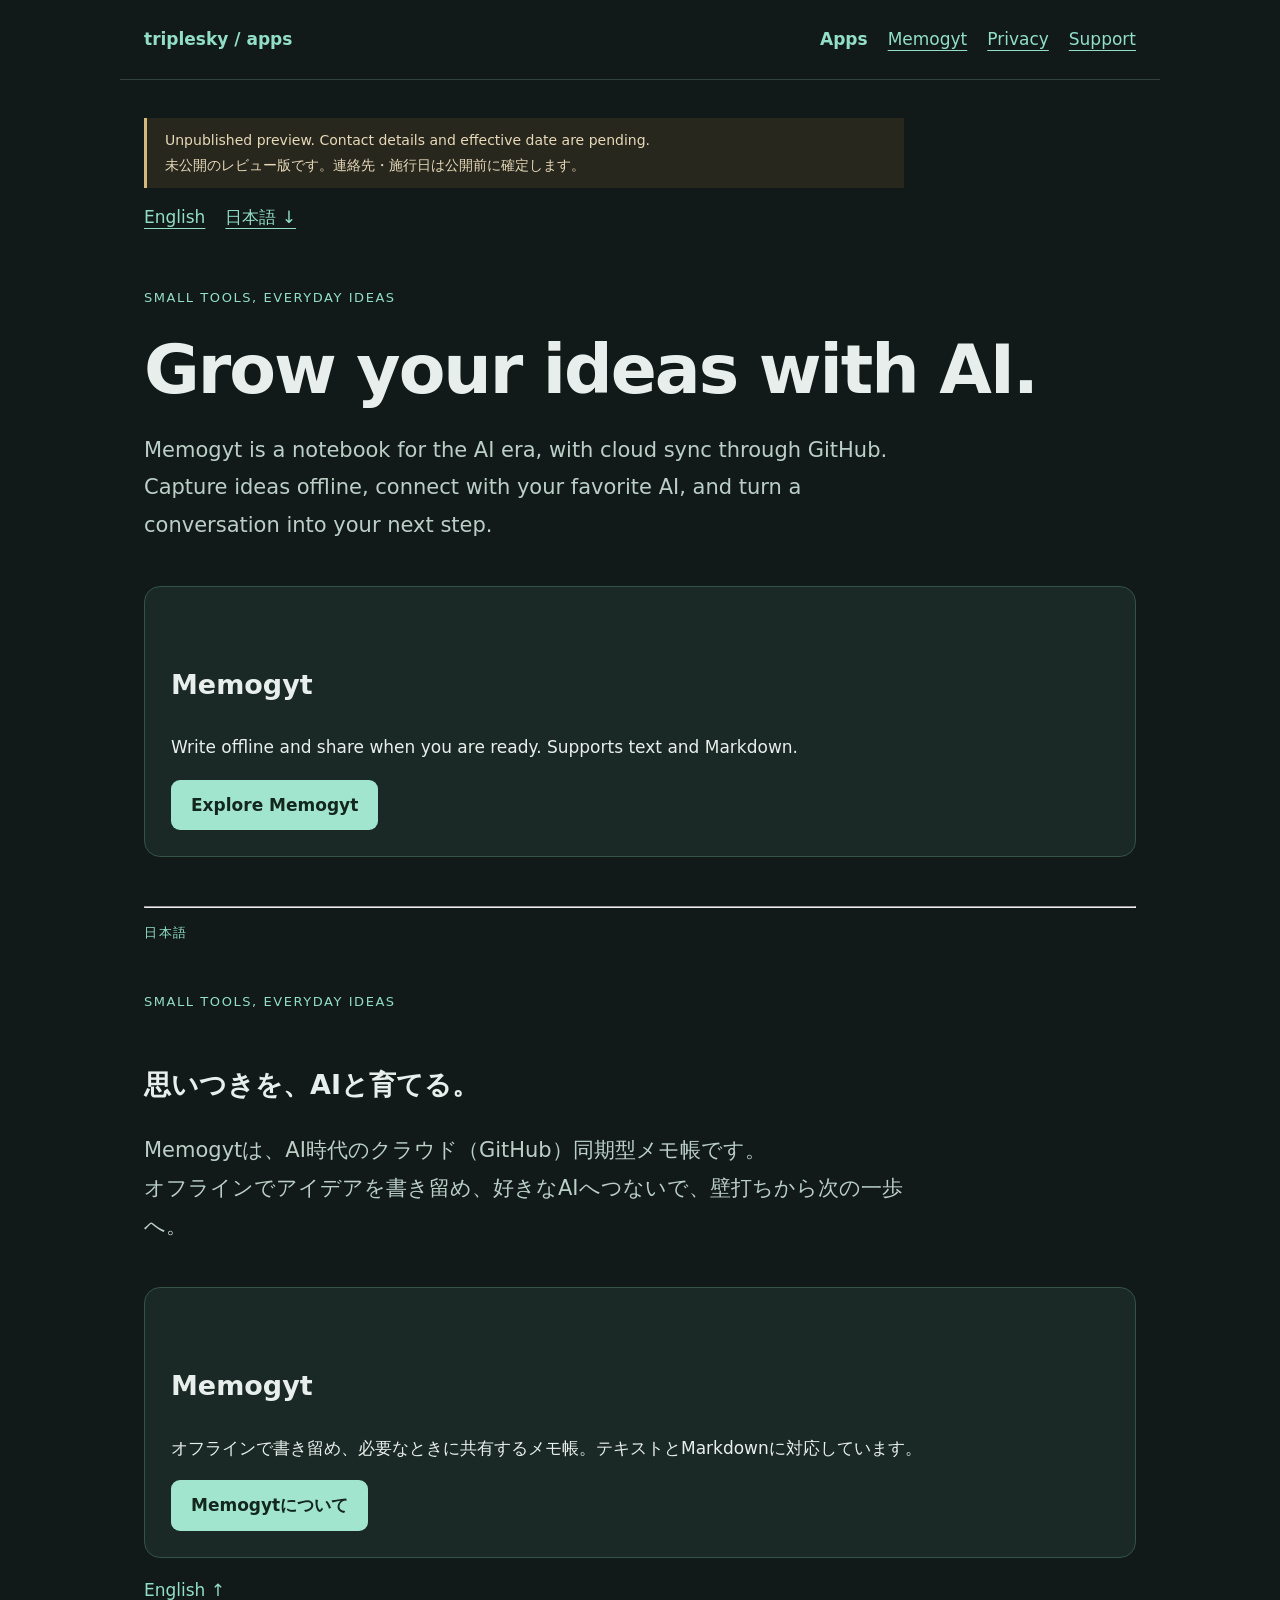
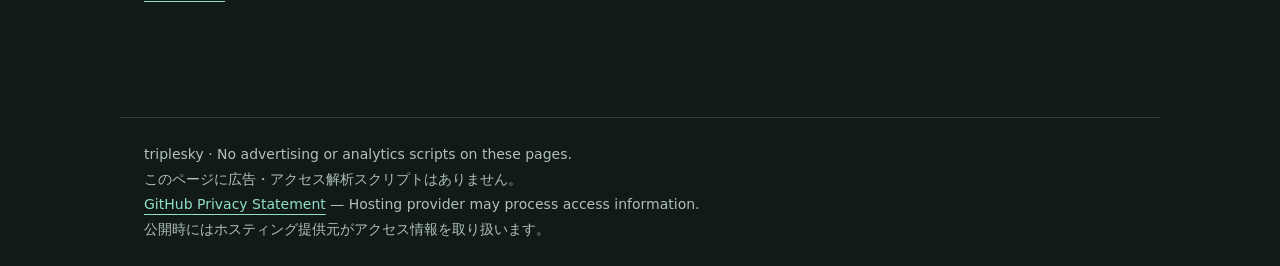
==== index.html @ 3e528e4d "Prepare private bilingual website draft" ====
<!doctype html><html lang="en"><head><meta charset="utf-8"><meta name="viewport" content="width=device-width, initial-scale=1"><title>Apps | triplesky</title><link rel="stylesheet" href="style.css"></head><body><header><a href="index.html">triplesky / apps</a><nav aria-label="Main navigation"><a href="index.html">Apps</a><a href="memogyt/index.html">Memogyt</a><a href="memogyt/privacy.html">Privacy</a><a href="memogyt/support.html">Support</a></nav></header><main><p class="notice">Unpublished preview. Contact details and effective date are pending.<br><span lang="ja">未公開のレビュー版です。連絡先・施行日は公開前に確定します。</span></p><nav aria-label="Page language"><a href="#english" lang="en">English</a><a href="#japanese" lang="ja">日本語 ↓</a></nav><section id="english" lang="en"><section><p class="eyebrow">SMALL TOOLS, EVERYDAY IDEAS</p><h1>Grow your ideas with AI.</h1><p class="lead">Memogyt is a notebook for the AI era, with cloud sync through GitHub.<br>Capture ideas offline, connect with your favorite AI, and turn a conversation into your next step.</p></section><article class="card"><h2>Memogyt</h2><p>Write offline and share when you are ready. Supports text and Markdown.</p><a class="button" href="memogyt/index.html">Explore Memogyt</a></article></section><section id="japanese" lang="ja" aria-label="日本語"><hr><p class="eyebrow">日本語</p><section><p class="eyebrow">SMALL TOOLS, EVERYDAY IDEAS</p><h2>思いつきを、AIと育てる。</h2><p class="lead">Memogytは、AI時代のクラウド（GitHub）同期型メモ帳です。<br>オフラインでアイデアを書き留め、好きなAIへつないで、壁打ちから次の一歩へ。</p></section><div class="cards"><article class="card"><h2>Memogyt</h2><p>オフラインで書き留め、必要なときに共有するメモ帳。テキストとMarkdownに対応しています。</p><a class="button" href="memogyt/index.html">Memogytについて</a></article></div><p><a href="#english">English ↑</a></p></section></main><footer>triplesky · No advertising or analytics scripts on these pages.<br><span lang="ja">このページに広告・アクセス解析スクリプトはありません。</span><br><a href="https://docs.github.com/en/site-policy/privacy-policies/github-general-privacy-statement">GitHub Privacy Statement</a> — Hosting provider may process access information.<br><span lang="ja">公開時にはホスティング提供元がアクセス情報を取り扱います。</span></footer></body></html>
---- style.css ----
*{box-sizing:border-box}body{margin:0;background:#111a19;color:#e8eeeb;font:17px/1.8 system-ui,sans-serif}a{color:#92dec7;text-underline-offset:5px}a:hover{color:#fff}header,main,footer{max-width:1040px;margin:auto;padding:24px}header{display:flex;gap:24px;align-items:center;border-bottom:1px solid #30423d}header a:first-child{font-weight:750;margin-right:auto;text-decoration:none}nav{display:flex;flex-wrap:wrap;gap:20px}h1{font-size:clamp(38px,7vw,68px);line-height:1.2;letter-spacing:-.03em;margin:20px 0}h2{margin-top:48px;font-size:27px}h3{font-size:20px}p{max-width:760px}.eyebrow{color:#92dec7;letter-spacing:.12em;font-size:13px}section{padding:20px 0}.lead{font-size:21px;color:#bbcfc7}.cards{display:grid;grid-template-columns:repeat(auto-fit,minmax(260px,1fr));gap:20px}.card{background:#1a2925;padding:26px;border:1px solid #355247;border-radius:16px}.button{display:inline-block;padding:10px 20px;background:#a2e5cf;color:#13271f;border-radius:9px;text-decoration:none;font-weight:700}.button:hover{background:#cdf5e6;color:#13271f}.notice{border-left:3px solid #d5b97b;padding:10px 18px;background:#27271e;color:#e8d9b8;font-size:14px}footer{margin-top:50px;border-top:1px solid #30423d;color:#afc0b9;font-size:14px}li{margin:8px 0}code{overflow-wrap:anywhere}a:focus-visible{outline:3px solid #f7d983;outline-offset:5px}@media(max-width:600px){header{align-items:flex-start;flex-direction:column;gap:10px}main{padding:20px}h2{margin-top:32px}}
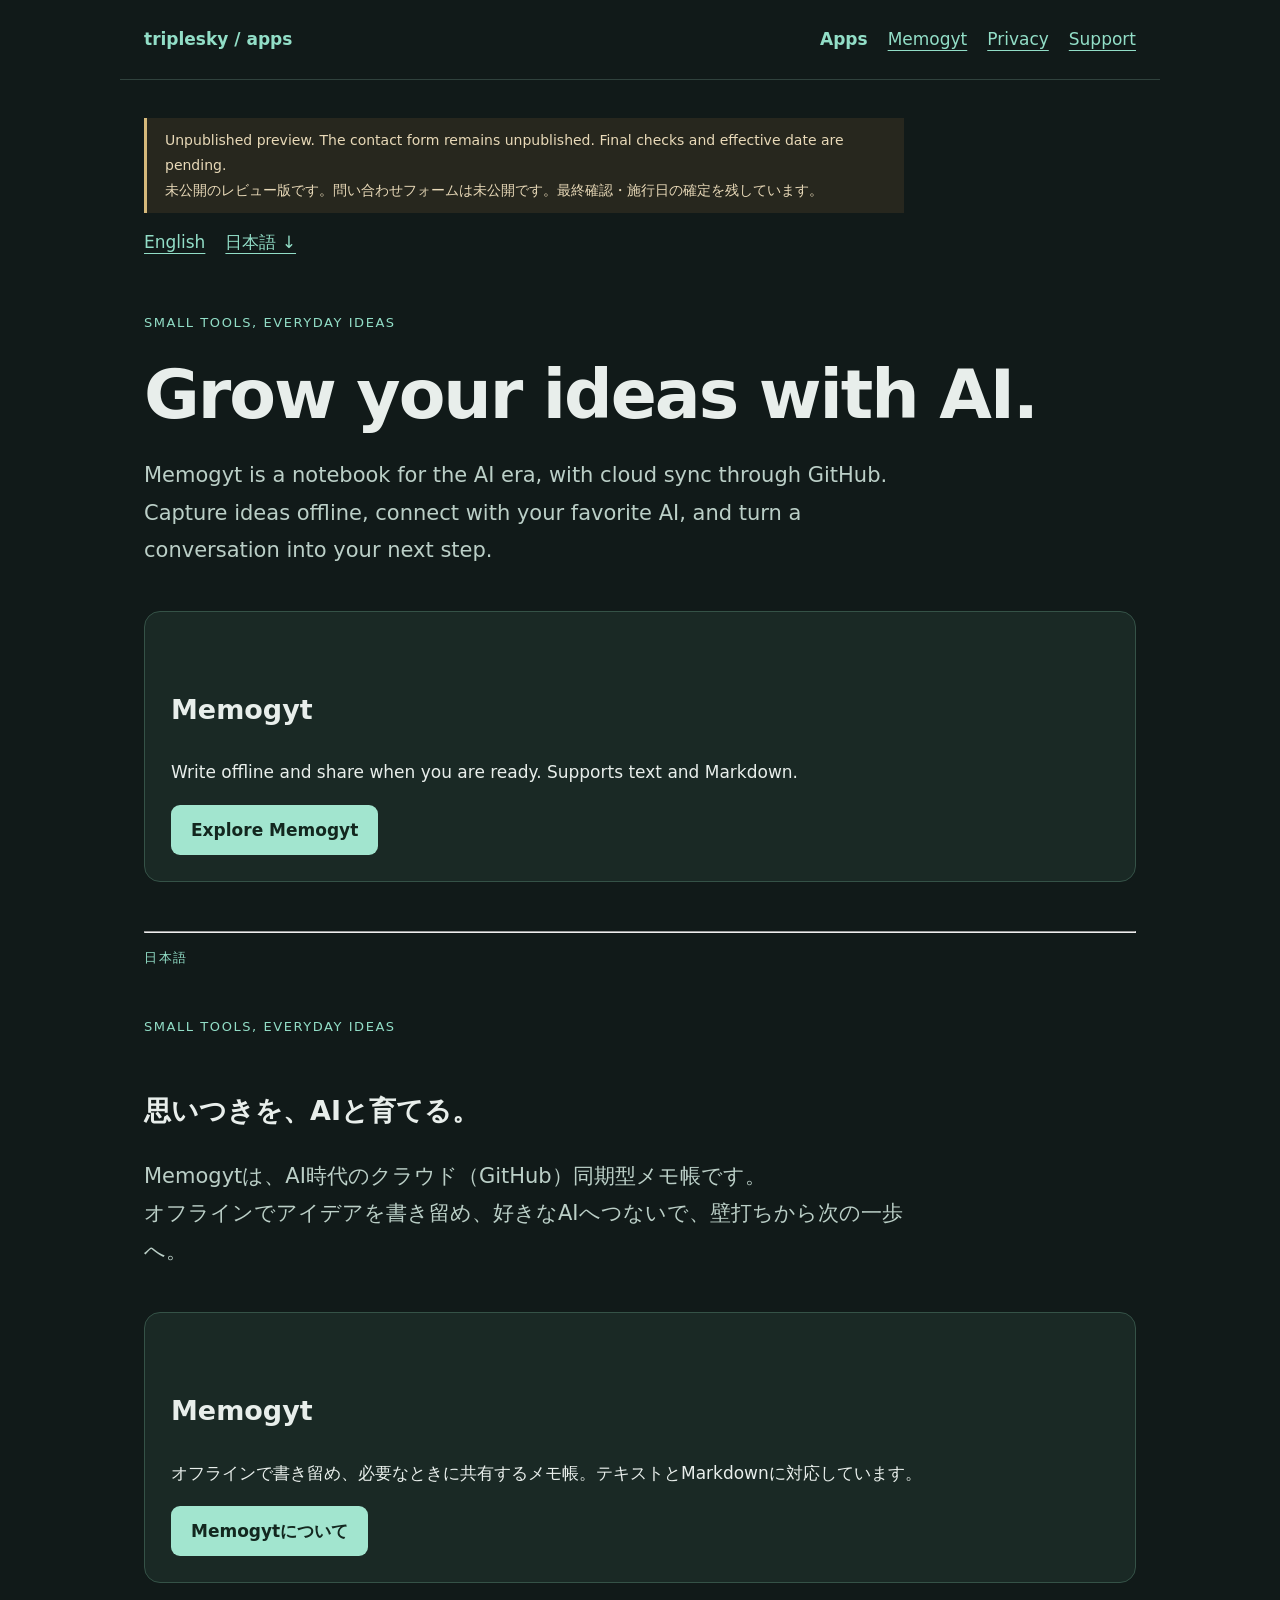
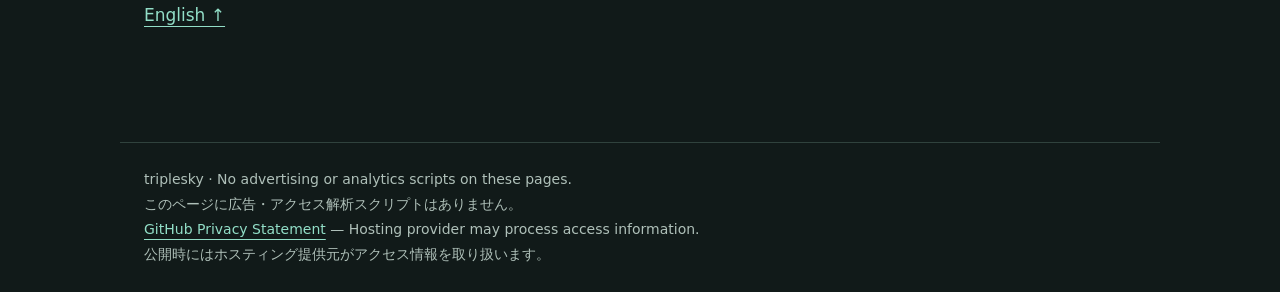
==== commit d795aa0e: "Limit contact categories and record approved PC review" ====
--- a/index.html
+++ b/index.html
@@ -1 +1 @@
-<!doctype html><html lang="en"><head><meta charset="utf-8"><meta name="viewport" content="width=device-width, initial-scale=1"><title>Apps | triplesky</title><link rel="stylesheet" href="style.css"></head><body><header><a href="index.html">triplesky / apps</a><nav aria-label="Main navigation"><a href="index.html">Apps</a><a href="memogyt/index.html">Memogyt</a><a href="memogyt/privacy.html">Privacy</a><a href="memogyt/support.html">Support</a></nav></header><main><p class="notice">Unpublished preview. Contact details and effective date are pending.<br><span lang="ja">未公開のレビュー版です。連絡先・施行日は公開前に確定します。</span></p><nav aria-label="Page language"><a href="#english" lang="en">English</a><a href="#japanese" lang="ja">日本語 ↓</a></nav><section id="english" lang="en"><section><p class="eyebrow">SMALL TOOLS, EVERYDAY IDEAS</p><h1>Grow your ideas with AI.</h1><p class="lead">Memogyt is a notebook for the AI era, with cloud sync through GitHub.<br>Capture ideas offline, connect with your favorite AI, and turn a conversation into your next step.</p></section><article class="card"><h2>Memogyt</h2><p>Write offline and share when you are ready. Supports text and Markdown.</p><a class="button" href="memogyt/index.html">Explore Memogyt</a></article></section><section id="japanese" lang="ja" aria-label="日本語"><hr><p class="eyebrow">日本語</p><section><p class="eyebrow">SMALL TOOLS, EVERYDAY IDEAS</p><h2>思いつきを、AIと育てる。</h2><p class="lead">Memogytは、AI時代のクラウド（GitHub）同期型メモ帳です。<br>オフラインでアイデアを書き留め、好きなAIへつないで、壁打ちから次の一歩へ。</p></section><div class="cards"><article class="card"><h2>Memogyt</h2><p>オフラインで書き留め、必要なときに共有するメモ帳。テキストとMarkdownに対応しています。</p><a class="button" href="memogyt/index.html">Memogytについて</a></article></div><p><a href="#english">English ↑</a></p></section></main><footer>triplesky · No advertising or analytics scripts on these pages.<br><span lang="ja">このページに広告・アクセス解析スクリプトはありません。</span><br><a href="https://docs.github.com/en/site-policy/privacy-policies/github-general-privacy-statement">GitHub Privacy Statement</a> — Hosting provider may process access information.<br><span lang="ja">公開時にはホスティング提供元がアクセス情報を取り扱います。</span></footer></body></html>+<!doctype html><html lang="en"><head><meta charset="utf-8"><meta name="viewport" content="width=device-width, initial-scale=1"><title>Apps | triplesky</title><link rel="stylesheet" href="style.css"></head><body><header><a href="index.html">triplesky / apps</a><nav aria-label="Main navigation"><a href="index.html">Apps</a><a href="memogyt/index.html">Memogyt</a><a href="memogyt/privacy.html">Privacy</a><a href="memogyt/support.html">Support</a></nav></header><main><p class="notice">Unpublished preview. The contact form remains unpublished. Final checks and effective date are pending.<br><span lang="ja">未公開のレビュー版です。問い合わせフォームは未公開です。最終確認・施行日の確定を残しています。</span></p><nav aria-label="Page language"><a href="#english" lang="en">English</a><a href="#japanese" lang="ja">日本語 ↓</a></nav><section id="english" lang="en"><section><p class="eyebrow">SMALL TOOLS, EVERYDAY IDEAS</p><h1>Grow your ideas with AI.</h1><p class="lead">Memogyt is a notebook for the AI era, with cloud sync through GitHub.<br>Capture ideas offline, connect with your favorite AI, and turn a conversation into your next step.</p></section><article class="card"><h2>Memogyt</h2><p>Write offline and share when you are ready. Supports text and Markdown.</p><a class="button" href="memogyt/index.html">Explore Memogyt</a></article></section><section id="japanese" lang="ja" aria-label="日本語"><hr><p class="eyebrow">日本語</p><section><p class="eyebrow">SMALL TOOLS, EVERYDAY IDEAS</p><h2>思いつきを、AIと育てる。</h2><p class="lead">Memogytは、AI時代のクラウド（GitHub）同期型メモ帳です。<br>オフラインでアイデアを書き留め、好きなAIへつないで、壁打ちから次の一歩へ。</p></section><div class="cards"><article class="card"><h2>Memogyt</h2><p>オフラインで書き留め、必要なときに共有するメモ帳。テキストとMarkdownに対応しています。</p><a class="button" href="memogyt/index.html">Memogytについて</a></article></div><p><a href="#english">English ↑</a></p></section></main><footer>triplesky · No advertising or analytics scripts on these pages.<br><span lang="ja">このページに広告・アクセス解析スクリプトはありません。</span><br><a href="https://docs.github.com/en/site-policy/privacy-policies/github-general-privacy-statement">GitHub Privacy Statement</a> — Hosting provider may process access information.<br><span lang="ja">公開時にはホスティング提供元がアクセス情報を取り扱います。</span></footer></body></html>
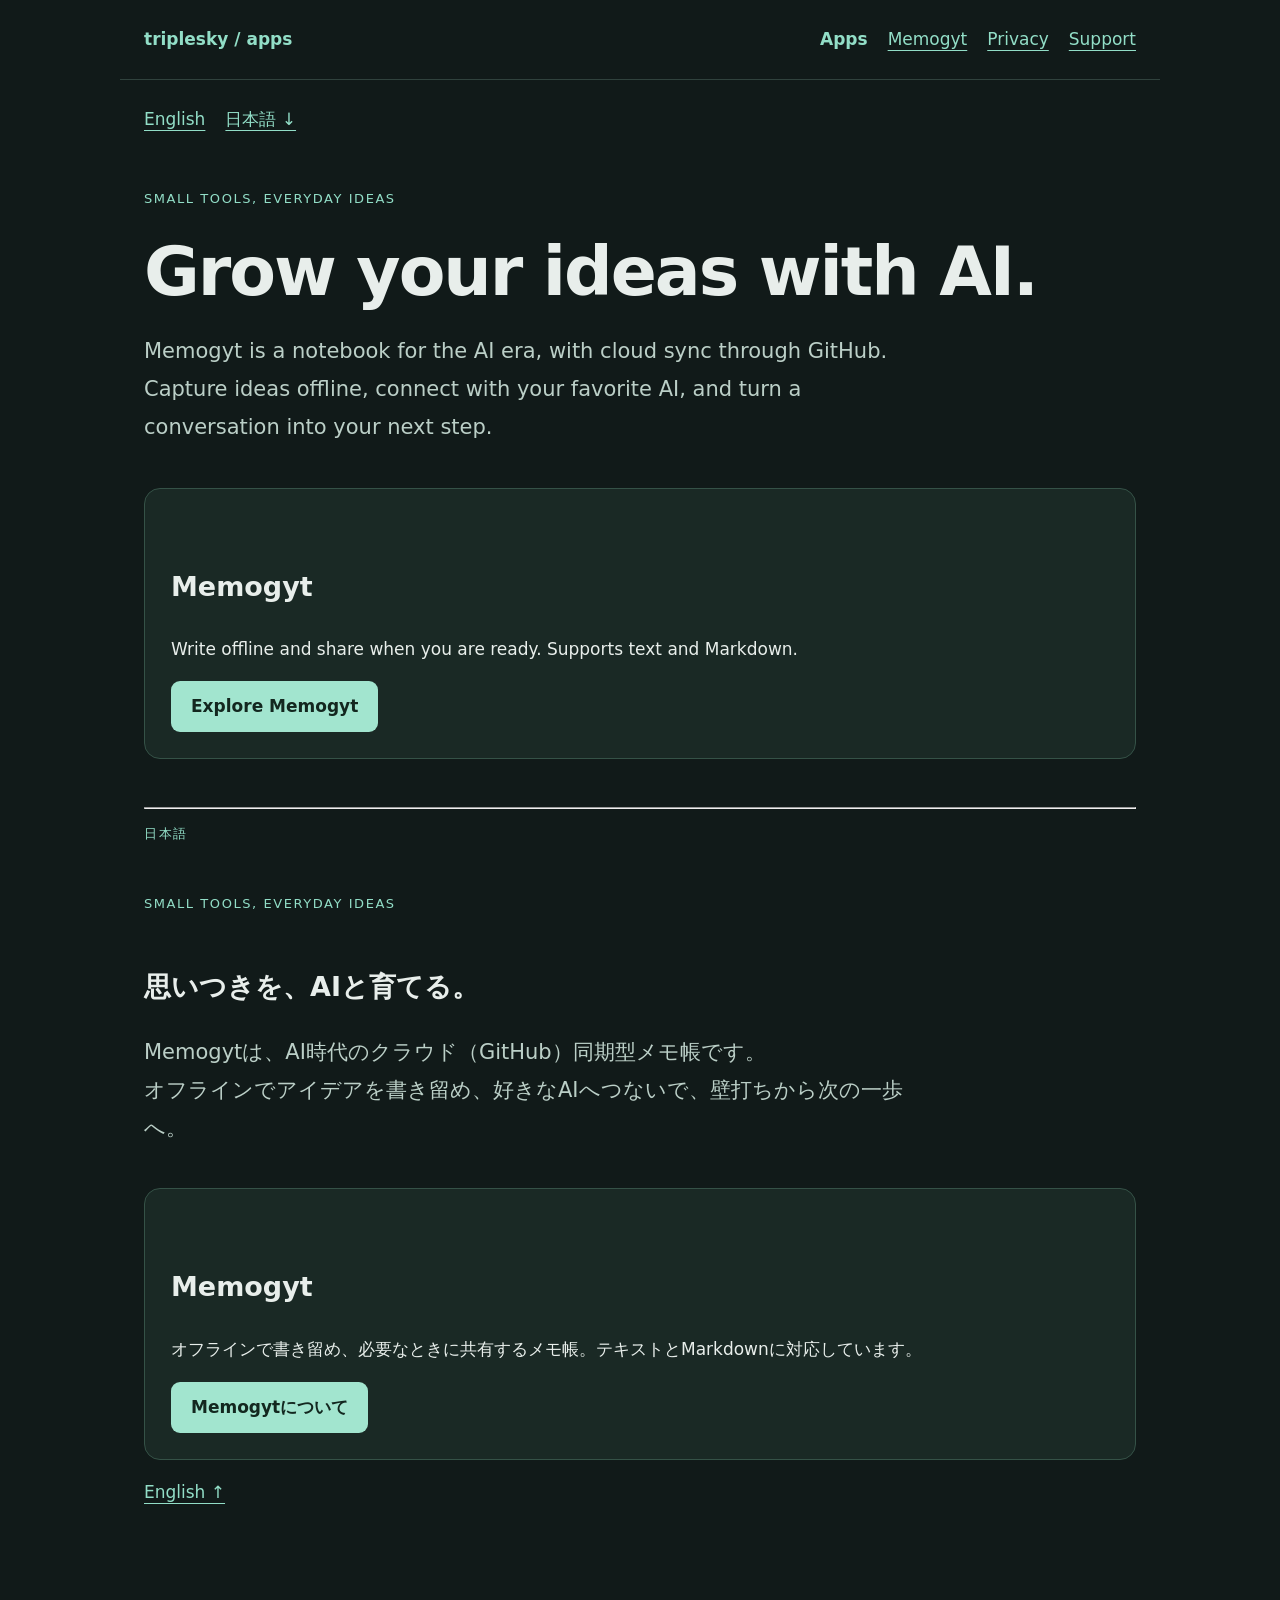
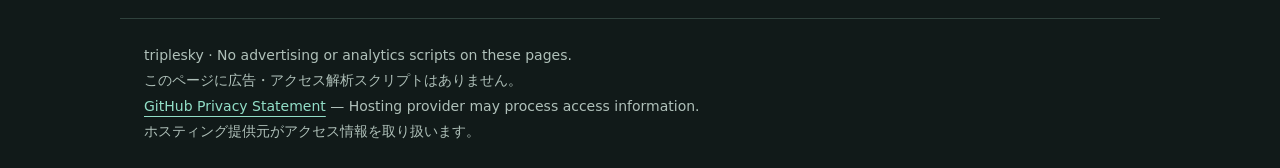
==== commit 66466c52: "Publish reviewed bilingual pages and contact form link" ====
--- a/index.html
+++ b/index.html
@@ -1 +1 @@
-<!doctype html><html lang="en"><head><meta charset="utf-8"><meta name="viewport" content="width=device-width, initial-scale=1"><title>Apps | triplesky</title><link rel="stylesheet" href="style.css"></head><body><header><a href="index.html">triplesky / apps</a><nav aria-label="Main navigation"><a href="index.html">Apps</a><a href="memogyt/index.html">Memogyt</a><a href="memogyt/privacy.html">Privacy</a><a href="memogyt/support.html">Support</a></nav></header><main><p class="notice">Unpublished preview. The contact form remains unpublished. Final checks and effective date are pending.<br><span lang="ja">未公開のレビュー版です。問い合わせフォームは未公開です。最終確認・施行日の確定を残しています。</span></p><nav aria-label="Page language"><a href="#english" lang="en">English</a><a href="#japanese" lang="ja">日本語 ↓</a></nav><section id="english" lang="en"><section><p class="eyebrow">SMALL TOOLS, EVERYDAY IDEAS</p><h1>Grow your ideas with AI.</h1><p class="lead">Memogyt is a notebook for the AI era, with cloud sync through GitHub.<br>Capture ideas offline, connect with your favorite AI, and turn a conversation into your next step.</p></section><article class="card"><h2>Memogyt</h2><p>Write offline and share when you are ready. Supports text and Markdown.</p><a class="button" href="memogyt/index.html">Explore Memogyt</a></article></section><section id="japanese" lang="ja" aria-label="日本語"><hr><p class="eyebrow">日本語</p><section><p class="eyebrow">SMALL TOOLS, EVERYDAY IDEAS</p><h2>思いつきを、AIと育てる。</h2><p class="lead">Memogytは、AI時代のクラウド（GitHub）同期型メモ帳です。<br>オフラインでアイデアを書き留め、好きなAIへつないで、壁打ちから次の一歩へ。</p></section><div class="cards"><article class="card"><h2>Memogyt</h2><p>オフラインで書き留め、必要なときに共有するメモ帳。テキストとMarkdownに対応しています。</p><a class="button" href="memogyt/index.html">Memogytについて</a></article></div><p><a href="#english">English ↑</a></p></section></main><footer>triplesky · No advertising or analytics scripts on these pages.<br><span lang="ja">このページに広告・アクセス解析スクリプトはありません。</span><br><a href="https://docs.github.com/en/site-policy/privacy-policies/github-general-privacy-statement">GitHub Privacy Statement</a> — Hosting provider may process access information.<br><span lang="ja">公開時にはホスティング提供元がアクセス情報を取り扱います。</span></footer></body></html>+<!doctype html><html lang="en"><head><meta charset="utf-8"><meta name="viewport" content="width=device-width, initial-scale=1"><title>Apps | triplesky</title><link rel="stylesheet" href="style.css"></head><body><header><a href="index.html">triplesky / apps</a><nav aria-label="Main navigation"><a href="index.html">Apps</a><a href="memogyt/index.html">Memogyt</a><a href="memogyt/privacy.html">Privacy</a><a href="memogyt/support.html">Support</a></nav></header><main><nav aria-label="Page language"><a href="#english" lang="en">English</a><a href="#japanese" lang="ja">日本語 ↓</a></nav><section id="english" lang="en"><section><p class="eyebrow">SMALL TOOLS, EVERYDAY IDEAS</p><h1>Grow your ideas with AI.</h1><p class="lead">Memogyt is a notebook for the AI era, with cloud sync through GitHub.<br>Capture ideas offline, connect with your favorite AI, and turn a conversation into your next step.</p></section><article class="card"><h2>Memogyt</h2><p>Write offline and share when you are ready. Supports text and Markdown.</p><a class="button" href="memogyt/index.html">Explore Memogyt</a></article></section><section id="japanese" lang="ja" aria-label="日本語"><hr><p class="eyebrow">日本語</p><section><p class="eyebrow">SMALL TOOLS, EVERYDAY IDEAS</p><h2>思いつきを、AIと育てる。</h2><p class="lead">Memogytは、AI時代のクラウド（GitHub）同期型メモ帳です。<br>オフラインでアイデアを書き留め、好きなAIへつないで、壁打ちから次の一歩へ。</p></section><div class="cards"><article class="card"><h2>Memogyt</h2><p>オフラインで書き留め、必要なときに共有するメモ帳。テキストとMarkdownに対応しています。</p><a class="button" href="memogyt/index.html">Memogytについて</a></article></div><p><a href="#english">English ↑</a></p></section></main><footer>triplesky · No advertising or analytics scripts on these pages.<br><span lang="ja">このページに広告・アクセス解析スクリプトはありません。</span><br><a href="https://docs.github.com/en/site-policy/privacy-policies/github-general-privacy-statement">GitHub Privacy Statement</a> — Hosting provider may process access information.<br><span lang="ja">ホスティング提供元がアクセス情報を取り扱います。</span></footer></body></html>
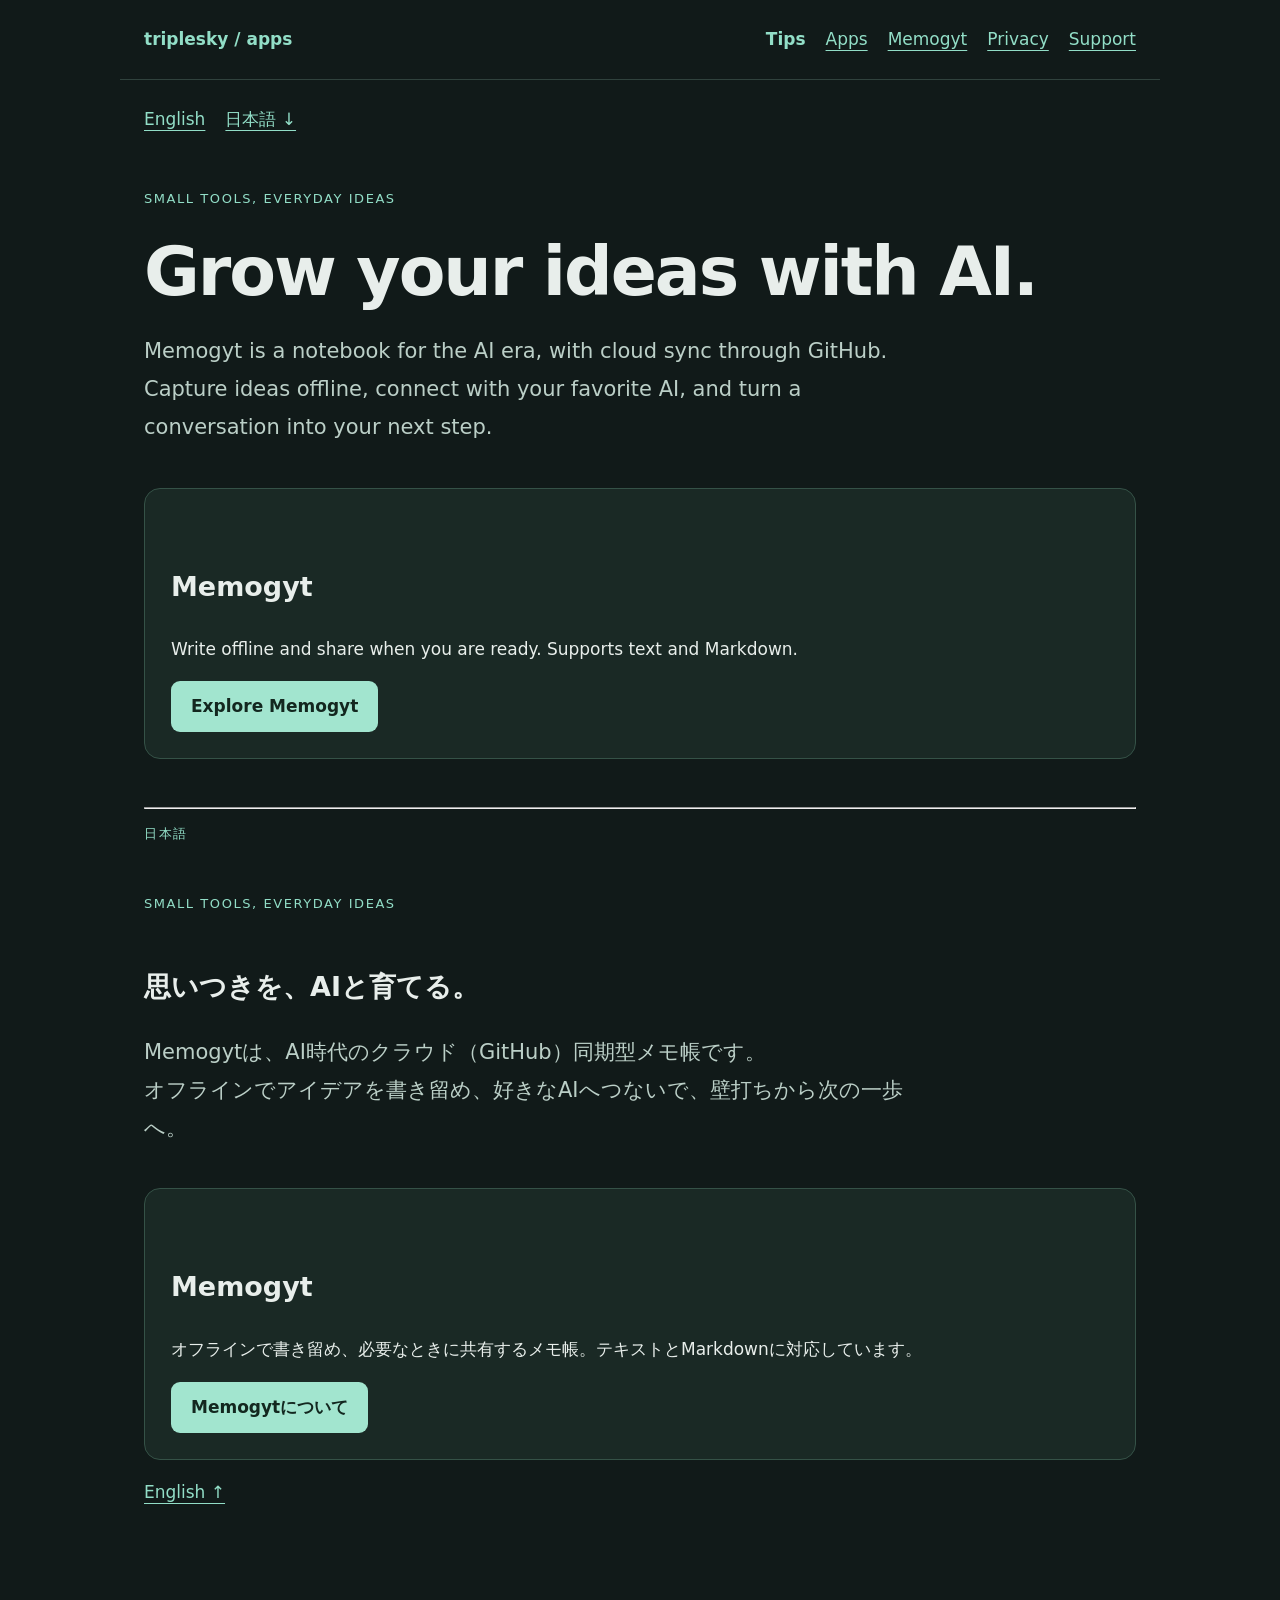
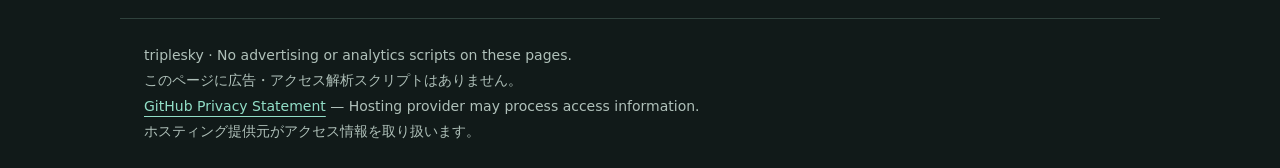
==== commit 1013e440: "Add bilingual Memogyt tips page" ====
--- a/index.html
+++ b/index.html
@@ -1 +1 @@
-<!doctype html><html lang="en"><head><meta charset="utf-8"><meta name="viewport" content="width=device-width, initial-scale=1"><title>Apps | triplesky</title><link rel="stylesheet" href="style.css"></head><body><header><a href="index.html">triplesky / apps</a><nav aria-label="Main navigation"><a href="index.html">Apps</a><a href="memogyt/index.html">Memogyt</a><a href="memogyt/privacy.html">Privacy</a><a href="memogyt/support.html">Support</a></nav></header><main><nav aria-label="Page language"><a href="#english" lang="en">English</a><a href="#japanese" lang="ja">日本語 ↓</a></nav><section id="english" lang="en"><section><p class="eyebrow">SMALL TOOLS, EVERYDAY IDEAS</p><h1>Grow your ideas with AI.</h1><p class="lead">Memogyt is a notebook for the AI era, with cloud sync through GitHub.<br>Capture ideas offline, connect with your favorite AI, and turn a conversation into your next step.</p></section><article class="card"><h2>Memogyt</h2><p>Write offline and share when you are ready. Supports text and Markdown.</p><a class="button" href="memogyt/index.html">Explore Memogyt</a></article></section><section id="japanese" lang="ja" aria-label="日本語"><hr><p class="eyebrow">日本語</p><section><p class="eyebrow">SMALL TOOLS, EVERYDAY IDEAS</p><h2>思いつきを、AIと育てる。</h2><p class="lead">Memogytは、AI時代のクラウド（GitHub）同期型メモ帳です。<br>オフラインでアイデアを書き留め、好きなAIへつないで、壁打ちから次の一歩へ。</p></section><div class="cards"><article class="card"><h2>Memogyt</h2><p>オフラインで書き留め、必要なときに共有するメモ帳。テキストとMarkdownに対応しています。</p><a class="button" href="memogyt/index.html">Memogytについて</a></article></div><p><a href="#english">English ↑</a></p></section></main><footer>triplesky · No advertising or analytics scripts on these pages.<br><span lang="ja">このページに広告・アクセス解析スクリプトはありません。</span><br><a href="https://docs.github.com/en/site-policy/privacy-policies/github-general-privacy-statement">GitHub Privacy Statement</a> — Hosting provider may process access information.<br><span lang="ja">ホスティング提供元がアクセス情報を取り扱います。</span></footer></body></html>+<!doctype html><html lang="en"><head><meta charset="utf-8"><meta name="viewport" content="width=device-width, initial-scale=1"><title>Apps | triplesky</title><link rel="stylesheet" href="style.css"></head><body><header><a href="index.html">triplesky / apps</a><nav aria-label="Main navigation"><a href="memogyt/tips.html">Tips</a><a href="index.html">Apps</a><a href="memogyt/index.html">Memogyt</a><a href="memogyt/privacy.html">Privacy</a><a href="memogyt/support.html">Support</a></nav></header><main><nav aria-label="Page language"><a href="#english" lang="en">English</a><a href="#japanese" lang="ja">日本語 ↓</a></nav><section id="english" lang="en"><section><p class="eyebrow">SMALL TOOLS, EVERYDAY IDEAS</p><h1>Grow your ideas with AI.</h1><p class="lead">Memogyt is a notebook for the AI era, with cloud sync through GitHub.<br>Capture ideas offline, connect with your favorite AI, and turn a conversation into your next step.</p></section><article class="card"><h2>Memogyt</h2><p>Write offline and share when you are ready. Supports text and Markdown.</p><a class="button" href="memogyt/index.html">Explore Memogyt</a></article></section><section id="japanese" lang="ja" aria-label="日本語"><hr><p class="eyebrow">日本語</p><section><p class="eyebrow">SMALL TOOLS, EVERYDAY IDEAS</p><h2>思いつきを、AIと育てる。</h2><p class="lead">Memogytは、AI時代のクラウド（GitHub）同期型メモ帳です。<br>オフラインでアイデアを書き留め、好きなAIへつないで、壁打ちから次の一歩へ。</p></section><div class="cards"><article class="card"><h2>Memogyt</h2><p>オフラインで書き留め、必要なときに共有するメモ帳。テキストとMarkdownに対応しています。</p><a class="button" href="memogyt/index.html">Memogytについて</a></article></div><p><a href="#english">English ↑</a></p></section></main><footer>triplesky · No advertising or analytics scripts on these pages.<br><span lang="ja">このページに広告・アクセス解析スクリプトはありません。</span><br><a href="https://docs.github.com/en/site-policy/privacy-policies/github-general-privacy-statement">GitHub Privacy Statement</a> — Hosting provider may process access information.<br><span lang="ja">ホスティング提供元がアクセス情報を取り扱います。</span></footer></body></html>
--- a/style.css
+++ b/style.css
@@ -1 +1,4 @@
-*{box-sizing:border-box}body{margin:0;background:#111a19;color:#e8eeeb;font:17px/1.8 system-ui,sans-serif}a{color:#92dec7;text-underline-offset:5px}a:hover{color:#fff}header,main,footer{max-width:1040px;margin:auto;padding:24px}header{display:flex;gap:24px;align-items:center;border-bottom:1px solid #30423d}header a:first-child{font-weight:750;margin-right:auto;text-decoration:none}nav{display:flex;flex-wrap:wrap;gap:20px}h1{font-size:clamp(38px,7vw,68px);line-height:1.2;letter-spacing:-.03em;margin:20px 0}h2{margin-top:48px;font-size:27px}h3{font-size:20px}p{max-width:760px}.eyebrow{color:#92dec7;letter-spacing:.12em;font-size:13px}section{padding:20px 0}.lead{font-size:21px;color:#bbcfc7}.cards{display:grid;grid-template-columns:repeat(auto-fit,minmax(260px,1fr));gap:20px}.card{background:#1a2925;padding:26px;border:1px solid #355247;border-radius:16px}.button{display:inline-block;padding:10px 20px;background:#a2e5cf;color:#13271f;border-radius:9px;text-decoration:none;font-weight:700}.button:hover{background:#cdf5e6;color:#13271f}.notice{border-left:3px solid #d5b97b;padding:10px 18px;background:#27271e;color:#e8d9b8;font-size:14px}footer{margin-top:50px;border-top:1px solid #30423d;color:#afc0b9;font-size:14px}li{margin:8px 0}code{overflow-wrap:anywhere}a:focus-visible{outline:3px solid #f7d983;outline-offset:5px}@media(max-width:600px){header{align-items:flex-start;flex-direction:column;gap:10px}main{padding:20px}h2{margin-top:32px}}+*{box-sizing:border-box}body{margin:0;background:#111a19;color:#e8eeeb;font:17px/1.8 system-ui,sans-serif}a{color:#92dec7;text-underline-offset:5px}a:hover{color:#fff}header,main,footer{max-width:1040px;margin:auto;padding:24px}header{display:flex;gap:24px;align-items:center;border-bottom:1px solid #30423d}header a:first-child{font-weight:750;margin-right:auto;text-decoration:none}nav{display:flex;flex-wrap:wrap;gap:20px}h1{font-size:clamp(38px,7vw,68px);line-height:1.2;letter-spacing:-.03em;margin:20px 0}h2{margin-top:48px;font-size:27px}h3{font-size:20px}p{max-width:760px}.eyebrow{color:#92dec7;letter-spacing:.12em;font-size:13px}section{padding:20px 0}.lead{font-size:21px;color:#bbcfc7}.cards{display:grid;grid-template-columns:repeat(auto-fit,minmax(260px,1fr));gap:20px}.card{background:#1a2925;padding:26px;border:1px solid #355247;border-radius:16px}.button{display:inline-block;padding:10px 20px;background:#a2e5cf;color:#13271f;border-radius:9px;text-decoration:none;font-weight:700}.button:hover{background:#cdf5e6;color:#13271f}.notice{border-left:3px solid #d5b97b;padding:10px 18px;background:#27271e;color:#e8d9b8;font-size:14px}footer{margin-top:50px;border-top:1px solid #30423d;color:#afc0b9;font-size:14px}li{margin:8px 0}code{overflow-wrap:anywhere}a:focus-visible{outline:3px solid #f7d983;outline-offset:5px}@media(max-width:600px){header{align-items:flex-start;flex-direction:column;gap:10px}main{padding:20px}h2{margin-top:32px}}
+.downloads{margin-top:20px}.downloads .card{display:flex;flex-direction:column;align-items:flex-start}.downloads .card h3{margin:0}.downloads .card p{flex-grow:1}.downloads .button-disabled{background:#303b38;color:#a6b1ad;cursor:default;border:1px solid #63716b}.downloads .button-disabled:hover{background:#303b38;color:#a6b1ad}
+
+pre{white-space:pre-wrap;overflow-wrap:anywhere;padding:18px;background:#1a2925;border-radius:12px;font-size:14px}
